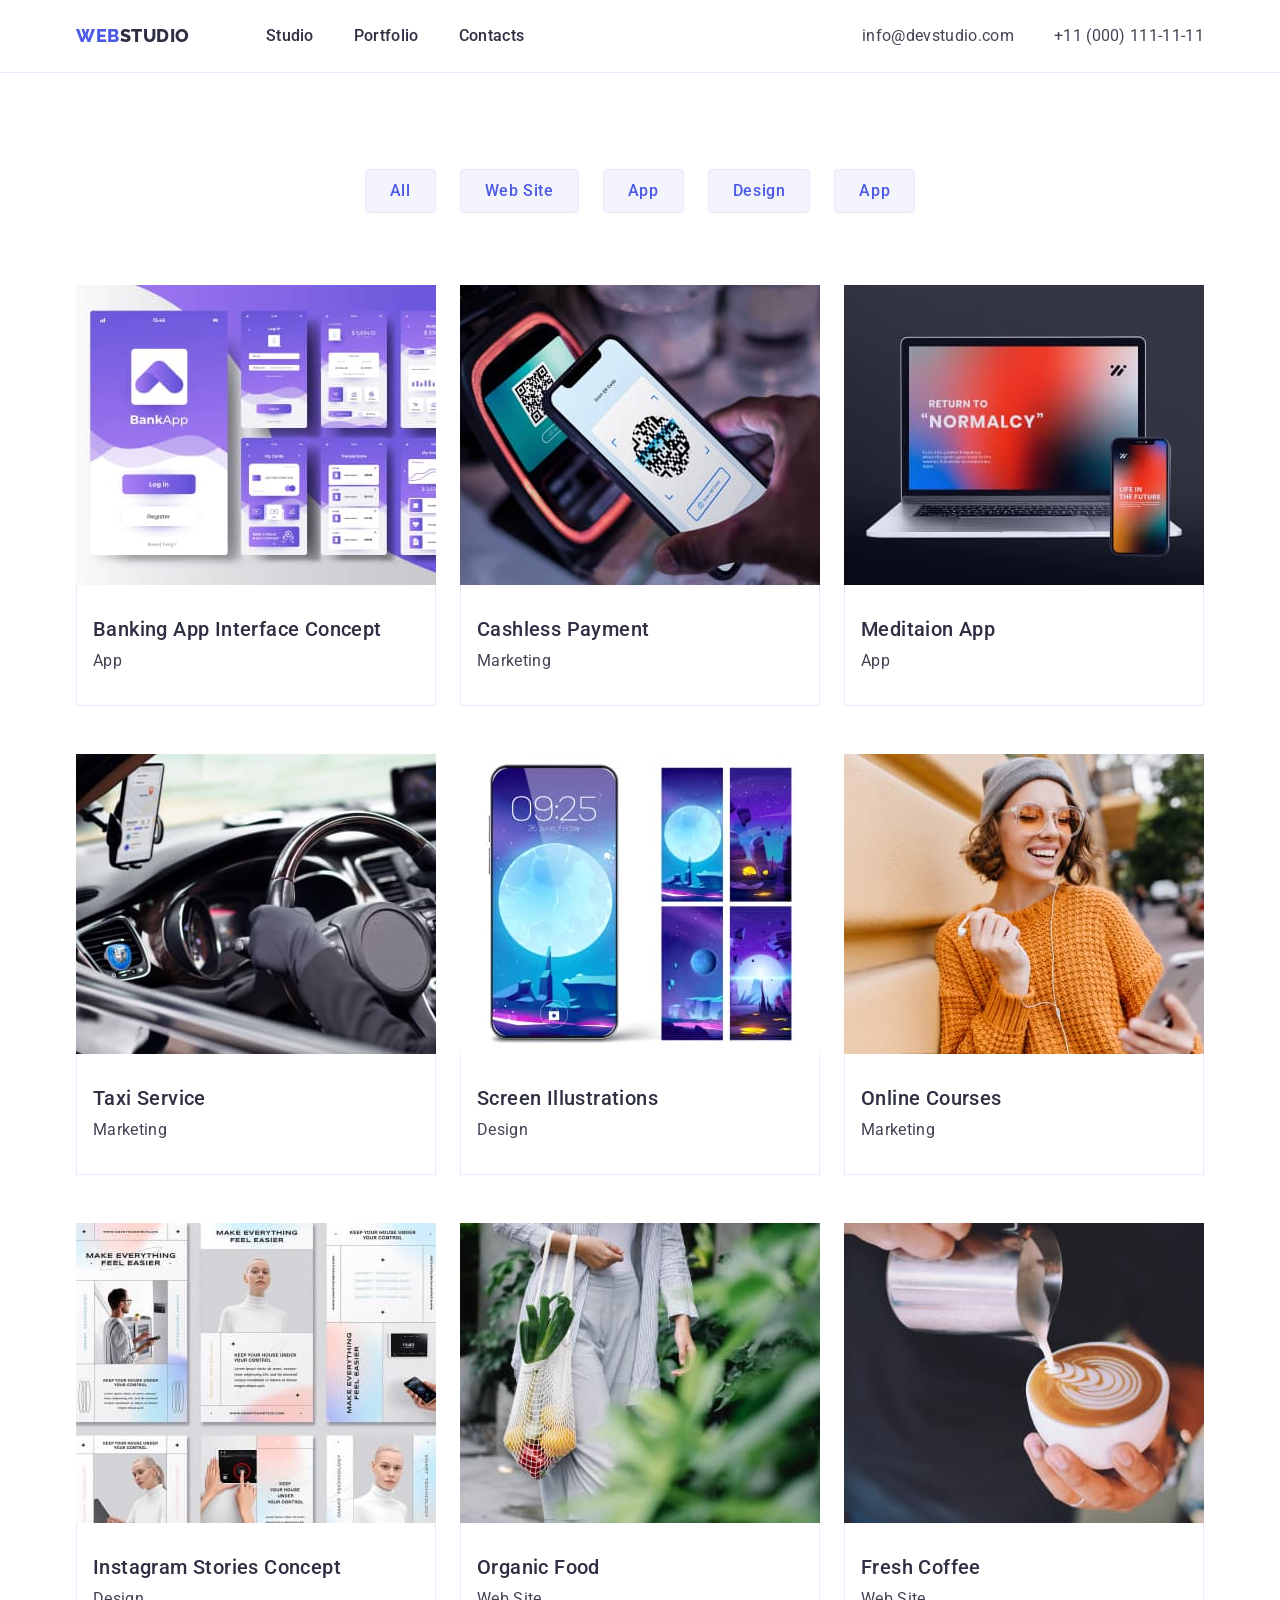
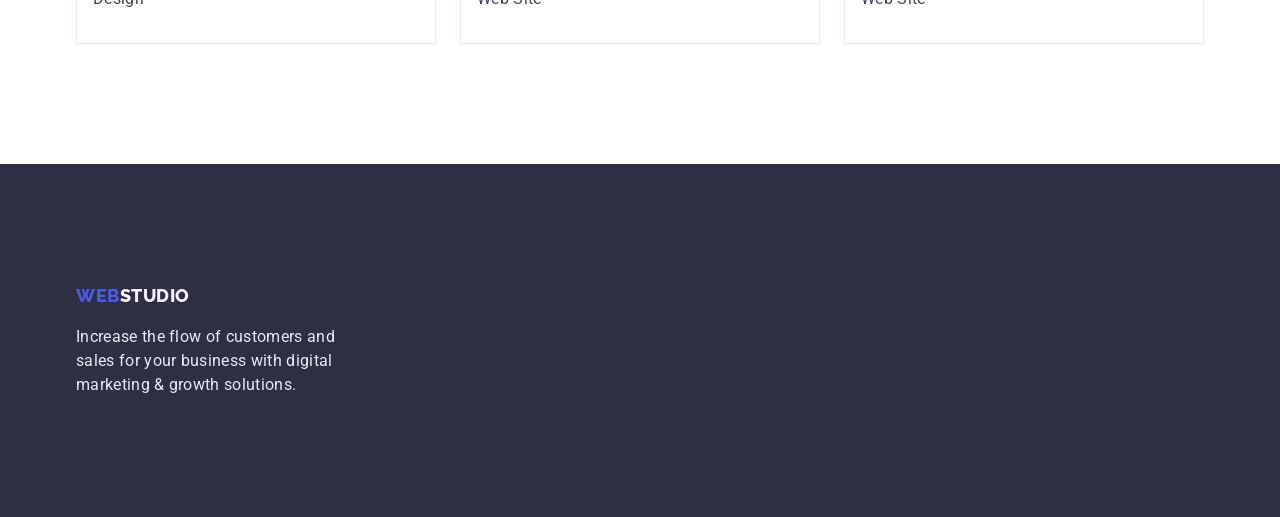
==== portfolio.html @ 577c0e76 "Initial commit" ====
<!DOCTYPE html>
<html lang="en">
<head>
    <title>WebStudio</title>
    <link href="https://fonts.googleapis.com/css2?family=Raleway:wght@800&family=Roboto:wght@400;500;700;900&display=swap" rel="stylesheet">
    <link rel="stylesheet" href="https://cdn.jsdelivr.net/npm/modern-normalize@1.1.0/modern-normalize.min.css">
    <link rel="stylesheet" href="./css/styles.css">
</head>
<body>
    <header class="header">
        <div class="container header-container">
                <nav class="header-nav">
                    <a class="logo-web" href="./index.html">Web<span class="logo-dark">studio</span></a>
                    <ul class="header-link">
                        <li class="header-menu"> <a class="nav-link" href="./index.html">Studio</a></li>
                        <li class="header-menu"> <a class="nav-link" href="./portfolio.html">Portfolio</a></li>
                        <li class="header-menu"> <a class="nav-link" href="">Contacts</a></li>
                    </ul>
                </nav>
                <address>
                    <ul class="address-link">
                        <li> <a class="address-menu" href="mailto:info@devstudio.com">info@devstudio.com</a></li>
                        <li> <a class="address-menu" href="tel:+110001111111">+11 (000) 111-11-11</a></li>
                    </ul>
                </address>
        </div>
    </header>
    <main>
        <section class="section-portfolio">
            <div class="container nav-portfolio">
                    <h1 hidden>features</h1>
                    <ul class="nav-button">
                        <li><button class="filter-button" type="button">All</button></li>
                        <li><button class="filter-button" type="button">Web Site</button></li>
                        <li><button class="filter-button" type="button">App</button></li>
                        <li><button class="filter-button" type="button">Design</button></li>
                        <li><button class="filter-button" type="button">App</button></li>
                    </ul>
                </div>
            </div>
            <div class="container cards">
                    <ul class="cards-list">
                        <li class="card">
                            <img src="./images/portfolio/banking-app-interface.jpg" alt="Banking App Interface Concept" width="360">
                            <div class="card-text">
                                <h2 class="filter-title">Banking App Interface Concept</h2>
                                <p>App</p>
                            </div>
                        </li>
                        <li class="card">
                            <img src="./images/portfolio/cashless-payment.jpg" alt="Cashless Payment" width="360">
                            <div class="card-text">
                                <h2 class="filter-title">Cashless Payment</h2>
                                <p>Marketing</p>
                            </div>
                        </li>
                        <li class="card">
                            <img src="./images/portfolio/meditaion-app.jpeg" alt="Meditaion App" width="360">
                            <div class="card-text">
                                <h2 class="filter-title">Meditaion App</h2>
                                <p>App</p>
                            </div>
                        </li>
                        <li class="card">
                            <img src="./images/portfolio/taxi-service.jpeg" alt="Taxi Service" width="360">
                            <div class="card-text">
                                <h2 class="filter-title">Taxi Service</h2>
                                <p>Marketing</p>
                            </div>
                        </li>
                        <li class="card">
                            <img src="./images/portfolio/screen-Illustrations.jpeg" alt="Screen Illustrations" width="360">
                            <div class="card-text">
                                <h2 class="filter-title">Screen Illustrations</h2>
                                <p>Design</p>
                            </div>
                        </li>
                        <li class="card">
                            <img src="./images/portfolio/online-courses.jpeg" alt="Online Courses" width="360">
                            <div class="card-text">
                                <h2 class="filter-title">Online Courses</h2>
                                <p>Marketing</p>
                            </div>
                        </li>
                        <li class="card">
                            <img src="./images/portfolio/instagram-stories.jpeg" alt="Instagram Stories Concept" width="360">
                            <div class="card-text">
                                <h2 class="filter-title">Instagram Stories Concept</h2>
                                <p>Design</p>
                            </div>
                        </li>
                        <li class="card">
                            <img src="./images/portfolio/organic-food.jpeg" alt="Organic Food" width="360">
                            <div class="card-text">
                                <h2 class="filter-title">Organic Food</h2>
                                <p>Web Site</p>
                            </div>
                        </li>
                        <li class="card">
                            <img src="./images/portfolio/fresh-coffee.jpeg" alt="Fresh Coffee" width="360">
                            <div class="card-text">
                                <h2 class="filter-title">Fresh Coffee</h2>
                                <p>Web Site</p>
                            </div>
                        </li>
                    </ul>
                </div>
            </div>
        </section>
    </main>
    <footer class="footer-back">
        <div class="container">
            <div class="footer-record">
                <a class="logo-web" href="./index.html">Web<span class="logo-light">studio</span></a>
                <p class="footer-text">Increase the flow of customers and sales for your business with digital marketing & growth solutions.</p>
            </div>
        </div>
    </footer>
</body>

</html>
---- css/styles.css ----
:root {
    --color-second: #E7E9FC;
    --color-dark-bg: #2E2F42;
    --color-brand: #4D5AE5;
    --color-light: #fff;
    --color-light-bg: #F4F4FD;
    --color-button-bg: #404BBF;
    --color-primary: #434455;
}

.header {
    border-bottom: 1px solid #E7E9FC;

}

.container {

    max-width: 1158px;
    margin: 0 auto;
    padding: 0 15px;
}

p,
h1,
h2,
h3,
h4,
h5,
h6 {
    margin-top: 0;
    margin-bottom: 0;
}

img {
    display: block;
    max-width: 100%;
    height: auto;
}

ul {
    list-style: none;
    margin: 0;
    padding: 0;
}

body {
    color: var(--color-primary);
    font-family: 'Roboto', sans-serif;
    font-weight: 400;
    line-height: 1.5;
    font-size: 16px;
    letter-spacing: 0.02em;
}

.header-container {
    display: flex;
    align-items: center;
}

.header-nav {
    display: flex;
    align-items: center;
    flex-grow: 1;
    gap: 76px;
}

.header-link {
    list-style-type: none;
    display: flex;
    flex-direction: row;
    align-items: flex-start;
    margin: 0;
    padding: 0;
    gap: 40px;

}

.header-menu {
    display: flex;
}

/* logo */
.logo-web {
    color: var(--color-brand);
    font-family: 'Raleway', sans-serif;
    font-weight: 800;
    font-size: 18px;
    line-height: 1.33;
    letter-spacing: 0.03em;
    text-transform: uppercase;
    text-decoration: none;
    padding-top: 20px;
    padding-bottom: 20px;
    padding-left: 0;
}

.logo-dark {
    font-family: 'Raleway', sans-serif;
    font-weight: 800;
    font-size: 18px;
    line-height: 1.33;
    letter-spacing: 0.03em;
    text-transform: uppercase;
    color: var(--color-dark-bg);
}

.logo-light {
    color: var(--color-light-bg);
    font-family: 'Raleway', sans-serif;
    font-weight: 800;
    font-size: 18px;
    line-height: 1.16;
    letter-spacing: 0.03em;
    text-transform: uppercase;
}

/* header */
.nav-link {
    text-decoration: none;
    color: var(--color-dark-bg);
    font-size: 16px;
    font-weight: 500;
    line-height: 1.5;
    letter-spacing: 0.02em;
    padding: 24px 0;
}

.nav-link:hover,
.nav-link:focus {
    color: var(--color-button-bg);
    text-decoration: none;
    font-weight: 500;
    font-size: 16px;
    line-height: 1.5;

}

.address-link {
    list-style-type: none;
    display: flex;
    align-items: center;
    gap: 40px;
}

.address-menu {
    color: var(--color-primary);
    text-decoration: none;
    font-size: 16px;
    line-height: 1.5;
    font-style: normal;
    letter-spacing: 0.02em;

}

.address-menu:hover,
.address-menu:focus {
    color: var(--color-button-bg);
    text-decoration: none;
    font-size: 16px;
    line-height: 1.5;
    font-style: normal;
}

/* hero */
.hero-section {
    background: var(--color-dark-bg);
    padding-top: 188px;
    padding-bottom: 188px;

}

.hero-place {
    display: flex;
    align-items: center;
    justify-content: center;
    flex-direction: column;

}

.hero-title {
    color: var(--color-light);
        font-weight: 700;
        font-size: 56px;
        line-height: 1.07;
        letter-spacing: 0.02em;
        max-width: 496px;
        text-align: center;
        margin-bottom: 64px;

}

.hero-button {
    color: var(--color-light);
    font-size: 16px;
    font-weight: 500;
    font-family: 'Roboto', sans-serif;
    line-height: 1.5;
    letter-spacing: 0.04em;
    background: var(--color-brand);
    box-shadow: 0px 4px 4px rgba(0, 0, 0, 0.15);
    border-radius: 4px;
    border: 0;
    cursor: pointer;
    display: flex;
    flex-direction: row; 
    align-items: flex-start;
    padding: 16px 32px;
    gap: 10px;
}

.hero-button:hover,
.hero-button:focus {
    color: var(--color-light);
    font-weight: 500;
    background: var(--color-button-bg);
    box-shadow: 0px 4px 4px rgba(0, 0, 0, 0.15);
    border-radius: 4px;
}

/* features */
.features-section {
    padding-bottom: 120px;
    padding-top: 120px;
}

.features-list {
    display: flex;
    align-items: flex-start;
    margin: 0;
    padding: 0;
    justify-content: space-between;
    gap: 24px;
}

.features-record {
    width: calc((100% - 72px)/ 4);

}

.features-title {
    color: var(--color-dark-bg);
    letter-spacing: 0.02em;
    font-weight: 500;
    font-size: 20px;
    line-height: 1.2;
    margin-bottom: 8px;
}

/* what are we doing */
.description-section {
    padding-bottom: 120px;
}
.secondary-title {
    color: var(--color-dark-bg);
    font-weight: 700;
    font-size: 36px;
    line-height: 1.11;
    letter-spacing: 0.02em;
    text-align: center;
    margin-bottom: 72px;
}

.description-list {
    display: flex;
    align-items: flex-start;
    margin: 0;
    padding: 0;
    gap: 24px;
}

/* team */
.section-team {
    background: var(--color-light-bg);
    padding: 120px 0;
}
.team-title {
    color: var(--color-dark-bg);
    font-weight: 700;
    font-size: 36px;
    line-height: 1.11;
    letter-spacing: 0.02em;
    text-align: center;
    margin-bottom: 72px;
    
}

.team-link {
    display: flex;
    gap: 24px;
    margin: 0;
    padding-left: 0;

}

.team-record {
    text-align: center;
    background: #FFFFFF;
    box-shadow: 0px 1px 6px rgba(46, 47, 66, 0.08), 0px 1px 1px rgba(46, 47, 66, 0.16), 0px 2px 1px rgba(46, 47, 66, 0.08);
    border-radius: 0px 0px 4px 4px;


}

.team-names {
    color: var(--color-dark-bg);
    font-weight: 500;
    font-size: 20px;
    line-height: 1.2;
    letter-spacing: 0.02em;
    margin-bottom: 8px;
}

.team-text {
    margin: 32px 0;
}

/* footer */
.footer-record {
    width: 264px;
    margin-left: 0px;
}

.footer-back {
    background: var(--color-dark-bg);
    padding: 120px 0;

}

.footer-text {
    color: var(--color-second);
    margin-top: 16px;
}
/* portfolio */
/* filter */

.nav-portfolio {
    display: flex;
    justify-content: center;
    gap: 24px;
    margin-bottom: 72px;
}

.nav-button {
    display: flex;
    gap: 24px;

}

.filter-button {
    color: var(--color-brand);
    font-weight: 500;
    font-size: 16px;
    font-family: 'Roboto', sans-serif;
    letter-spacing: 0.04em;
    background: var(--color-light-bg);
    border: 1px solid var(--color-second);
    border-radius: 4px;
    cursor: pointer;
    padding: 12px 24px;
}

.filter-button:hover,
.filter-button:focus {
    color: var(--color-light);
    font-weight: 500;
    background: var(--color-button-bg);
    box-shadow: 0px 3px 1px rgba(0, 0, 0, 0.1), 0px 2px 1px rgba(0, 0, 0, 0.09), 0px 2px 2px rgba(0, 0, 0, 0.12);
    border-radius: 4px;
    border: 1px solid var(--color-light-bg);
}

.filter-title {
    color: var(--color-dark-bg);
    font-weight: 500;
    font-size: 20px;
    line-height: 1.2;
    letter-spacing: 0.02em;
    margin-bottom: 8px;
}

.section-portfolio {
    padding-top: 96px;
    padding-bottom: 120px;
}
.cards-list {
    display: flex;
    flex-wrap: wrap;
    justify-content: left;
    gap: 24px;
    padding: 0 0 0 0;
    margin: 0;
    row-gap: 48px;
}
.card-text {
    padding-top: 32px;
    padding-bottom: 32px;
    padding-left: 16px;
    padding-right: 16px;
    border: solid #E7E9FC;
    border-top-width: 0;
    border-left-width: 1px;
    border-right-width: 1px;
    border-bottom-width: 1px;
}
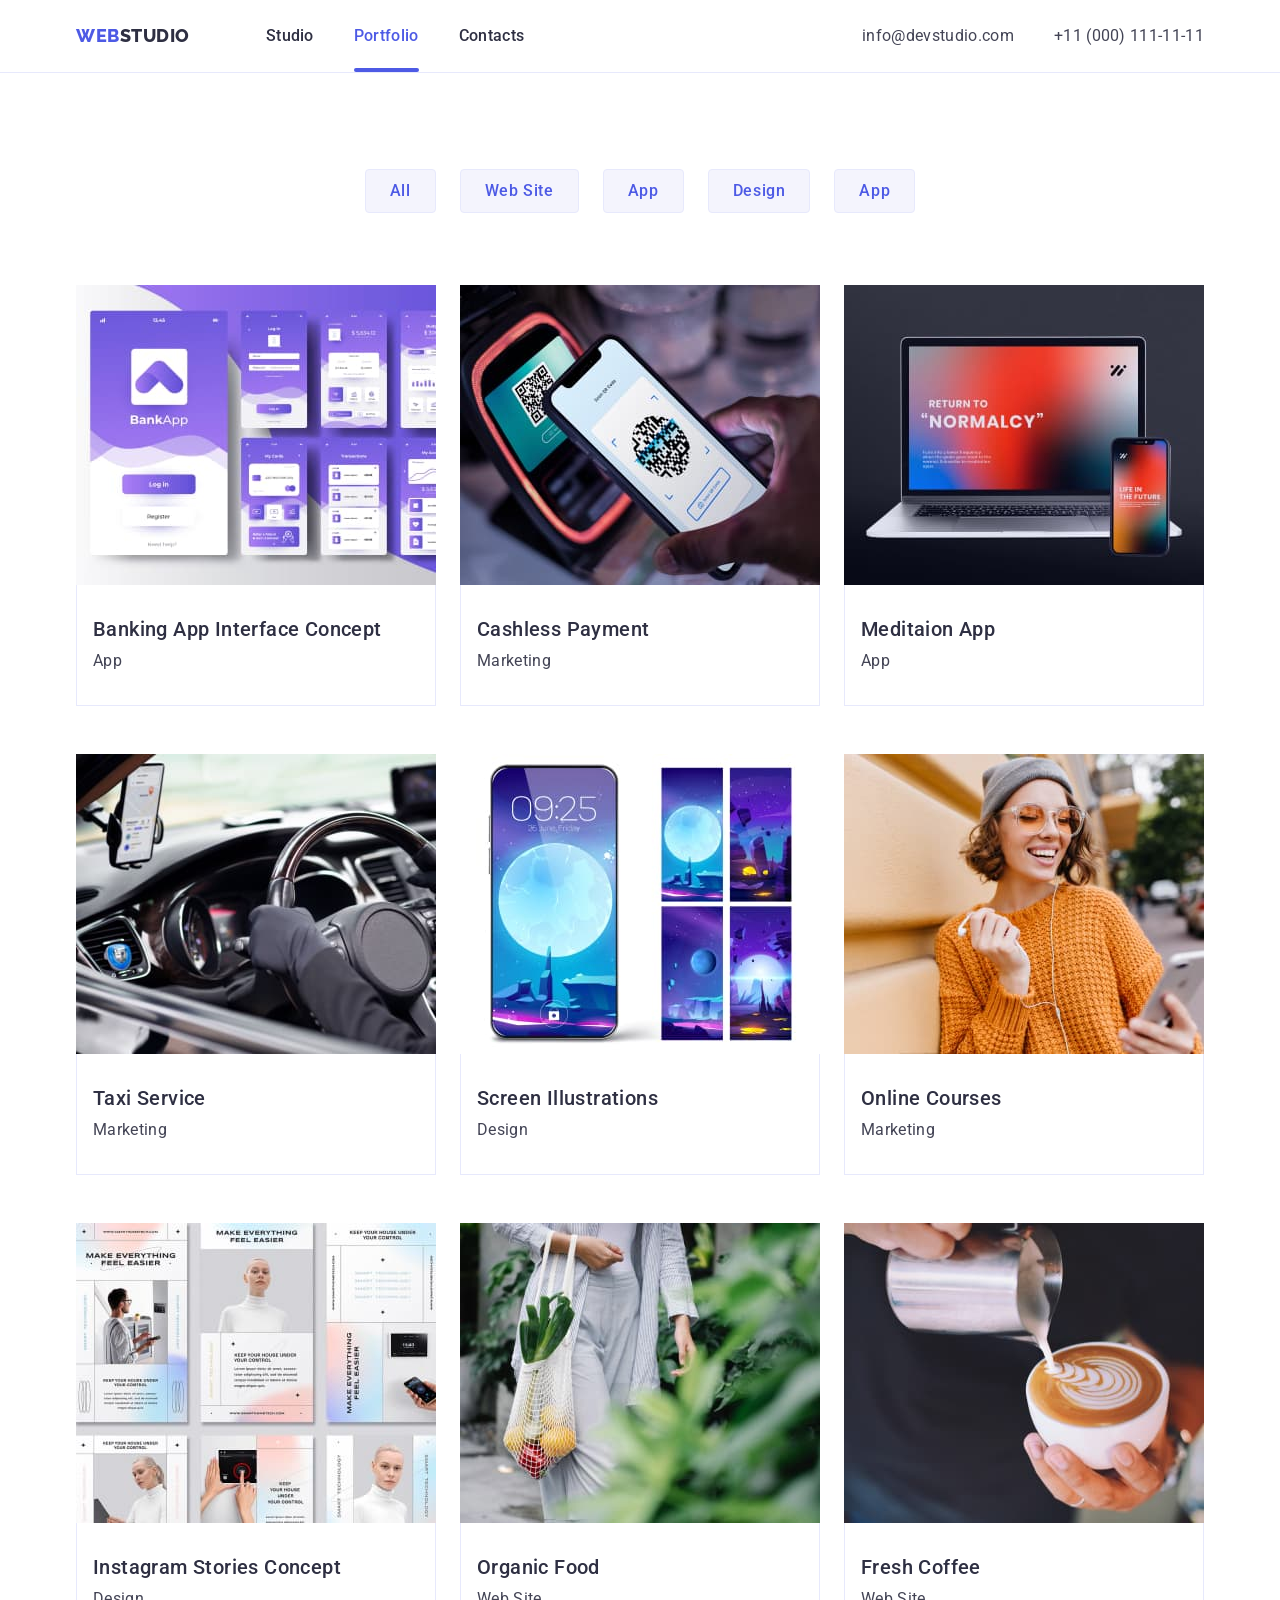
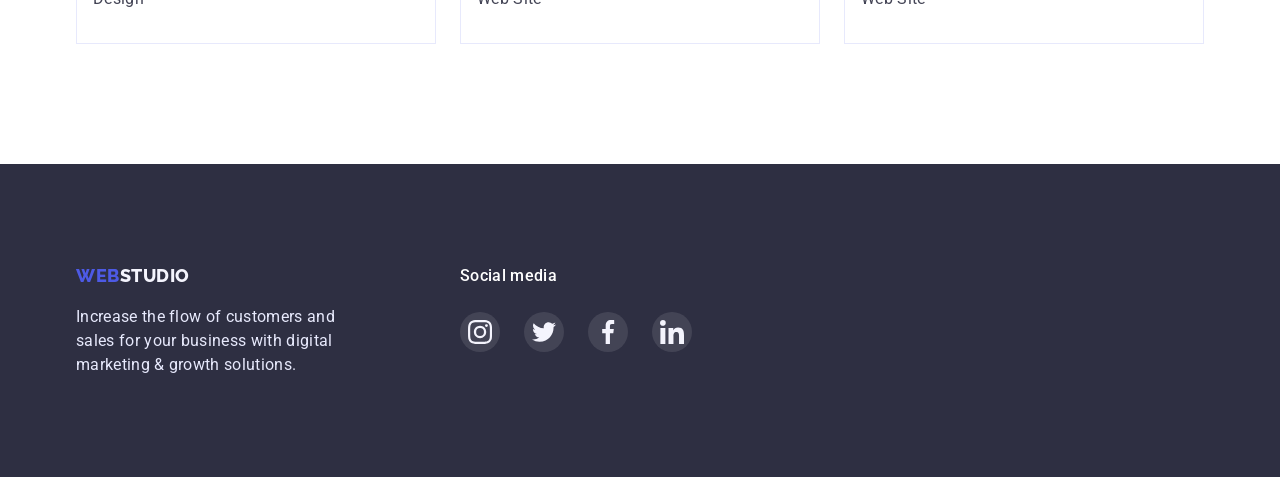
==== commit c5e35a91: "Create portfolio.html" ====
--- a/portfolio.html
+++ b/portfolio.html
@@ -1,19 +1,29 @@
 <!DOCTYPE html>
 <html lang="en">
 <head>
+    <meta charset="UTF-8">
+    <meta http-equiv="X-UA-Compatible" content="IE=edge">
+    <meta name="viewport" content="width=device-width, initial-scale=1.0">
     <title>WebStudio</title>
-    <link href="https://fonts.googleapis.com/css2?family=Raleway:wght@800&family=Roboto:wght@400;500;700;900&display=swap" rel="stylesheet">
-    <link rel="stylesheet" href="https://cdn.jsdelivr.net/npm/modern-normalize@1.1.0/modern-normalize.min.css">
+    <link rel="preconnect" href="https://fonts.googleapis.com">
+    <link rel="preconnect" href="https://fonts.gstatic.com" crossorigin>
+    <link href="https://fonts.googleapis.com/css2?family=Raleway:wght@800&family=Roboto:wght@400;500;700;900&display=swap"
+        rel="stylesheet">
+    <link rel="stylesheet" href="https://cdnjs.cloudflare.com/ajax/libs/modern-normalize/1.1.0/modern-normalize.min.css"
+        integrity="sha512-wpPYUAdjBVSE4KJnH1VR1HeZfpl1ub8YT/NKx4PuQ5NmX2tKuGu6U/JRp5y+Y8XG2tV+wKQpNHVUX03MfMFn9Q=="
+        crossorigin="anonymous" referrerpolicy="no-referrer" />
+
     <link rel="stylesheet" href="./css/styles.css">
 </head>
 <body>
     <header class="header">
-        <div class="container header-container">
+        <div class="container">
+            <div class="header-container">
                 <nav class="header-nav">
                     <a class="logo-web" href="./index.html">Web<span class="logo-dark">studio</span></a>
                     <ul class="header-link">
                         <li class="header-menu"> <a class="nav-link" href="./index.html">Studio</a></li>
-                        <li class="header-menu"> <a class="nav-link" href="./portfolio.html">Portfolio</a></li>
+                        <li class="header-menu"> <a class="nav-link current" href="./portfolio.html">Portfolio</a></li>
                         <li class="header-menu"> <a class="nav-link" href="">Contacts</a></li>
                     </ul>
                 </nav>
@@ -23,99 +33,179 @@
                         <li> <a class="address-menu" href="tel:+110001111111">+11 (000) 111-11-11</a></li>
                     </ul>
                 </address>
+            </div>
         </div>
     </header>
     <main>
+    <!-- portfolio section -->
         <section class="section-portfolio">
             <div class="container nav-portfolio">
-                    <h1 hidden>features</h1>
-                    <ul class="nav-button">
-                        <li><button class="filter-button" type="button">All</button></li>
-                        <li><button class="filter-button" type="button">Web Site</button></li>
-                        <li><button class="filter-button" type="button">App</button></li>
-                        <li><button class="filter-button" type="button">Design</button></li>
-                        <li><button class="filter-button" type="button">App</button></li>
-                    </ul>
-                </div>
+                <h1 hidden>features</h1>
+                <ul class="nav-button">
+                    <li><button class="filter-button" type="button">All</button></li>
+                    <li><button class="filter-button" type="button">Web Site</button></li>
+                    <li><button class="filter-button" type="button">App</button></li>
+                    <li><button class="filter-button" type="button">Design</button></li>
+                    <li><button class="filter-button" type="button">App</button></li>
+                </ul>
             </div>
             <div class="container cards">
-                    <ul class="cards-list">
-                        <li class="card">
-                            <img src="./images/portfolio/banking-app-interface.jpg" alt="Banking App Interface Concept" width="360">
-                            <div class="card-text">
+                <ul class="cards-item">
+                    <li class="card">
+                        <a class="link-portfolio" href="#">
+                            <div class="cards-description">
+                                <img src="./images/app-interface.jpg" alt="mobile interface" width="360" height="300">
+                            <div class="cards-overlay">    
+                                <p>14 Stylish and User-Friendly App Design Concepts · Task Manager App · Calorie Tracker App · Exotic Fruit Ecommerce App · Cloud Storage App</p>
+                            </div>
+                            </div>
+                            <div class="cards-text">
                                 <h2 class="filter-title">Banking App Interface Concept</h2>
-                                <p>App</p>
-                            </div>
-                        </li>
-                        <li class="card">
-                            <img src="./images/portfolio/cashless-payment.jpg" alt="Cashless Payment" width="360">
-                            <div class="card-text">
-                                <h2 class="filter-title">Cashless Payment</h2>
-                                <p>Marketing</p>
-                            </div>
-                        </li>
-                        <li class="card">
-                            <img src="./images/portfolio/meditaion-app.jpeg" alt="Meditaion App" width="360">
-                            <div class="card-text">
-                                <h2 class="filter-title">Meditaion App</h2>
-                                <p>App</p>
-                            </div>
-                        </li>
-                        <li class="card">
-                            <img src="./images/portfolio/taxi-service.jpeg" alt="Taxi Service" width="360">
-                            <div class="card-text">
-                                <h2 class="filter-title">Taxi Service</h2>
-                                <p>Marketing</p>
-                            </div>
-                        </li>
-                        <li class="card">
-                            <img src="./images/portfolio/screen-Illustrations.jpeg" alt="Screen Illustrations" width="360">
-                            <div class="card-text">
-                                <h2 class="filter-title">Screen Illustrations</h2>
-                                <p>Design</p>
-                            </div>
-                        </li>
-                        <li class="card">
-                            <img src="./images/portfolio/online-courses.jpeg" alt="Online Courses" width="360">
-                            <div class="card-text">
-                                <h2 class="filter-title">Online Courses</h2>
-                                <p>Marketing</p>
-                            </div>
-                        </li>
-                        <li class="card">
-                            <img src="./images/portfolio/instagram-stories.jpeg" alt="Instagram Stories Concept" width="360">
-                            <div class="card-text">
-                                <h2 class="filter-title">Instagram Stories Concept</h2>
-                                <p>Design</p>
-                            </div>
-                        </li>
-                        <li class="card">
-                            <img src="./images/portfolio/organic-food.jpeg" alt="Organic Food" width="360">
-                            <div class="card-text">
-                                <h2 class="filter-title">Organic Food</h2>
-                                <p>Web Site</p>
-                            </div>
-                        </li>
-                        <li class="card">
-                            <img src="./images/portfolio/fresh-coffee.jpeg" alt="Fresh Coffee" width="360">
-                            <div class="card-text">
-                                <h2 class="filter-title">Fresh Coffee</h2>
-                                <p>Web Site</p>
-                            </div>
-                        </li>
-                    </ul>
-                </div>
+                                <p class="text-portfolio">App</p>
+                            </div>
+                        </a>
+                    </li>
+                    <li class="card">
+                        <a class="link-portfolio" href="#">
+                        <div class="cards-description">
+                        <img src="./images/cashless-payment.jpg" alt="mobile app" width="360" height="300">
+                            <div class="cards-overlay">
+                                <p>14 Stylish and User-Friendly App Design Concepts · Task Manager App · Calorie Tracker App · Exotic Fruit Ecommerce App · Cloud Storage App</p>
+                            </div>
+                        </div>
+                        <div class="cards-text">
+                        <h2 class="filter-title">Cashless Payment</h2>
+                        <p class="text-portfolio">Marketing</p>
+                        </div>
+                        </a>
+                    </li>
+                    <li class="card">
+                        <a class="link-portfolio" href="#">
+                        <div class="cards-description">
+                        <img src="./images/laptop.jpg" alt="laptop" width="360" height="300">
+                            <div class="cards-overlay">    
+                                <p>14 Stylish and User-Friendly App Design Concepts · Task Manager App · Calorie Tracker App · Exotic Fruit Ecommerce App · Cloud Storage App</p>
+                            </div>
+                        </div>
+                        <div class="cards-text">
+                        <h2 class="filter-title">Meditaion App</h2>
+                        <p class="text-portfolio">App</p>
+                        </div>
+                        </a>
+                    </li>
+                    <li class="card">
+                        <a class="link-portfolio" href="#">
+                        <div class="cards-description">
+                        <img src="./images/driver.jpg" alt="driver" width="360" height="300">
+                            <div class="cards-overlay">    
+                                <p>14 Stylish and User-Friendly App Design Concepts · Task Manager App · Calorie Tracker App · Exotic Fruit Ecommerce App · Cloud Storage App</p>
+                            </div>
+                        </div>
+                        <div class="cards-text">
+                        <h2 class="filter-title">Taxi Service</h2>
+                        <p class="text-portfolio">Marketing</p>
+                        </div>
+                        </a>
+                    </li>
+                    <li class="card">
+                        <a class="link-portfolio" href="#">
+                        <div class="cards-description">
+                        <img src="./images/mobile-screen.jpg" alt="mobile screen" width="360" height="300">
+                            <div class="cards-overlay">
+                                <p>14 Stylish and User-Friendly App Design Concepts · Task Manager App · Calorie Tracker App · Exotic Fruit Ecommerce App · Cloud Storage App</p>
+                            </div>
+                        </div>
+                        <div class="cards-text">
+                        <h2 class="filter-title">Screen Illustrations</h2>
+                        <p class="text-portfolio">Design</p>
+                        </div>
+                        </a>
+                    </li>
+                    <li class="card">
+                        <a class="link-portfolio" href="#">
+                        <div class="cards-description">
+                        <img src="./images/gerl.jpg" alt="girl in orange sweater" width="360" height="300">
+                            <div class="cards-overlay">    
+                                <p>14 Stylish and User-Friendly App Design Concepts · Task Manager App · Calorie Tracker App · Exotic Fruit Ecommerce App · Cloud Storage App</p>
+                            </div>
+                        </div>
+                        <div class="cards-text">
+                        <h2 class="filter-title">Online Courses</h2>
+                        <p class="text-portfolio">Marketing</p>
+                        </div>
+                        </a>
+                    </li>
+                    <li class="card">
+                        <a class="link-portfolio" href="#">
+                        <div class="cards-description">
+                        <img src="./images/instagram-stories.jpg" alt="instagram page" width="360" height="300">
+                            <div class="cards-overlay">
+                                <p>14 Stylish and User-Friendly App Design Concepts · Task Manager App · Calorie Tracker App · Exotic Fruit Ecommerce App · Cloud Storage App</p>
+                            </div>
+                        </div>
+                        <div class="cards-text">
+                        <h2 class="filter-title">Instagram Stories Concept</h2>
+                        <p class="text-portfolio">Design</p>
+                        </div>
+                        </a>
+                    </li>
+                    <li class="card">
+                        <a class="link-portfolio" href="#">
+                        <div class="cards-description">
+                        <img src="./images/vegetables.jpg" alt="vegetables" width="360" height="300">
+                            <div class="cards-overlay">
+                                <p>14 Stylish and User-Friendly App Design Concepts · Task Manager App · Calorie Tracker App · Exotic Fruit Ecommerce App · Cloud Storage App</p>
+                            </div>
+                        </div>
+                        <div class="cards-text">
+                        <h2 class="filter-title">Organic Food</h2>
+                        <p class="text-portfolio">Web Site</p>
+                        </div>
+                        </a>
+                    </li>
+                    <li class="card">
+                        <a class="link-portfolio" href="#">
+                        <div class="cards-description">
+                        <img src="./images/cup-of-coffee.jpg" alt="cup of coffee" width="360" height="300">
+                            <div class="cards-overlay">
+                                <p>14 Stylish and User-Friendly App Design Concepts · Task Manager App · Calorie Tracker App · Exotic Fruit Ecommerce App · Cloud Storage App</p>
+                            </div>
+                        </div>
+                        <div class="cards-text">
+                        <h2 class="filter-title">Fresh Coffee</h2>
+                        <p class="text-portfolio">Web Site</p>
+                        </div>
+                        </a>
+                    </li>
+                </ul>
             </div>
         </section>
     </main>
     <footer class="footer-back">
-        <div class="container">
-            <div class="footer-record">
+        <div class="container footer-container">
+            <div class="footer-item">
                 <a class="logo-web" href="./index.html">Web<span class="logo-light">studio</span></a>
-                <p class="footer-text">Increase the flow of customers and sales for your business with digital marketing & growth solutions.</p>
+                <p class="footer-text">Increase the flow of customers and sales for your business with digital marketing &
+                    growth solutions.</p>
+            </div>
+            <div class="social-footer">
+                <h2 class="social-footer-title">Social media</h2>
+                <ul class="social-list">
+                    <li class="social-item-footer"><a class="social-link-footer" href="#"><svg class="social-icon-footer">
+                                <use href="./images/icons.svg#icon-instagram"></use>
+                            </svg></a></li>
+                    <li class="social-item-footer"><a class="social-link-footer" href="#"><svg class="social-icon-footer">
+                                <use href="./images/icons.svg#icon-twitter"></use>
+                            </svg></a></li>
+                    <li class="social-item-footer"><a class="social-link-footer" href="#"><svg class="social-icon-footer">
+                                <use href="./images/icons.svg#icon-facebook"></use>
+                            </svg></a></li>
+                    <li class="social-item-footer"><a class="social-link-footer" href="#"><svg class="social-icon-footer">
+                                <use href="./images/icons.svg#icon-linkedin"></use>
+                            </svg></a></li>
+                </ul>
             </div>
         </div>
     </footer>
 </body>
-
-</html>+</html>
--- a/css/styles.css
+++ b/css/styles.css
@@ -1,25 +1,13 @@
 :root {
-    --color-second: #E7E9FC;
-    --color-dark-bg: #2E2F42;
-    --color-brand: #4D5AE5;
-    --color-light: #fff;
-    --color-light-bg: #F4F4FD;
-    --color-button-bg: #404BBF;
-    --color-primary: #434455;
-}
-
-.header {
-    border-bottom: 1px solid #E7E9FC;
-
-}
-
-.container {
-
-    max-width: 1158px;
-    margin: 0 auto;
-    padding: 0 15px;
-}
-
+        --color-primary: #434455;
+        --color-secondary: #E7E9FC;
+        --color-dark-bg: #2E2F42;
+        --color-brand: #4D5AE5;
+        --color-light: #fff;
+        --color-light-bg: #F4F4FD;
+        --color-bg-button: #404BBF;
+        --transition: 250ms cubic-bezier(0.4, 0, 0.2, 1);
+}
 p,
 h1,
 h2,
@@ -27,379 +15,606 @@
 h4,
 h5,
 h6 {
-    margin-top: 0;
-    margin-bottom: 0;
-}
-
+        margin-top: 0;
+        margin-bottom: 0;
+}
+ul {
+        list-style: none;
+        margin: 0;
+        padding-left: 0;
+}
 img {
-    display: block;
-    max-width: 100%;
-    height: auto;
-}
-
-ul {
-    list-style: none;
-    margin: 0;
-    padding: 0;
-}
-
+        display: block;
+        max-width: 100%;
+        height: auto;}
 body {
-    color: var(--color-primary);
-    font-family: 'Roboto', sans-serif;
-    font-weight: 400;
-    line-height: 1.5;
-    font-size: 16px;
-    letter-spacing: 0.02em;
-}
-
+        color: var(--color-primary);
+        font-family: 'Roboto', sans-serif;
+        font-weight: 400;
+        line-height: 1.5;
+        font-size: 16px;
+        letter-spacing: 0.02em;
+}
+.header {
+        border-bottom: 1px solid #E7E9FC;
+}
+.container {
+        
+        max-width: 1158px;
+        margin: 0 auto;
+        padding: 0 15px;
+}
 .header-container {
-    display: flex;
-    align-items: center;
-}
-
+        display: flex;
+        align-items: center;
+        height: 72px;
+        width: 100%;       
+}
 .header-nav {
-    display: flex;
-    align-items: center;
-    flex-grow: 1;
-    gap: 76px;
-}
-
+        display: flex;
+        align-items: center;
+        flex-grow: 1;
+        gap: 76px;
+}
 .header-link {
-    list-style-type: none;
-    display: flex;
-    flex-direction: row;
-    align-items: flex-start;
-    margin: 0;
-    padding: 0;
-    gap: 40px;
-
-}
-
+        list-style-type: none;
+        display: flex;
+        flex-direction: row;
+        align-items: flex-start;
+        gap: 40px;
+
+}
 .header-menu {
-    display: flex;
-}
-
-/* logo */
+        display: flex;
+}
+
+/* Логотип */
 .logo-web {
-    color: var(--color-brand);
-    font-family: 'Raleway', sans-serif;
-    font-weight: 800;
-    font-size: 18px;
-    line-height: 1.33;
-    letter-spacing: 0.03em;
-    text-transform: uppercase;
-    text-decoration: none;
-    padding-top: 20px;
-    padding-bottom: 20px;
-    padding-left: 0;
-}
-
+        color: var(--color-brand);
+        font-family: 'Raleway',sans-serif;
+        font-weight: 800;
+        font-size: 18px;
+        line-height: 1.33;
+        letter-spacing: 0.03em;
+        text-transform: uppercase;
+        text-decoration: none;
+        padding-top: 20px;
+        padding-bottom: 20px;
+}
 .logo-dark {
-    font-family: 'Raleway', sans-serif;
-    font-weight: 800;
-    font-size: 18px;
-    line-height: 1.33;
-    letter-spacing: 0.03em;
-    text-transform: uppercase;
-    color: var(--color-dark-bg);
-}
-
+        font-family: 'Raleway',sans-serif;
+        font-weight: 800;
+        font-size: 18px;
+        line-height: 1.33;
+        letter-spacing: 0.03em;
+        text-transform: uppercase;
+        color: var(--color-dark-bg);
+}
 .logo-light {
-    color: var(--color-light-bg);
-    font-family: 'Raleway', sans-serif;
-    font-weight: 800;
-    font-size: 18px;
-    line-height: 1.16;
-    letter-spacing: 0.03em;
-    text-transform: uppercase;
-}
-
-/* header */
+        color: var(--color-light-bg);
+        font-family:'Raleway',sans-serif;
+        font-weight: 800;
+        font-size: 18px;
+        line-height: 1.16;
+        letter-spacing: 0.03em;
+        text-transform: uppercase;
+}
+/* шапка */
 .nav-link {
-    text-decoration: none;
-    color: var(--color-dark-bg);
-    font-size: 16px;
-    font-weight: 500;
-    line-height: 1.5;
-    letter-spacing: 0.02em;
-    padding: 24px 0;
-}
-
+        position: relative;
+        text-decoration: none;
+        color: var(--color-dark-bg);
+        font-size: 16px;
+        font-weight: 500;
+        line-height: 1.5;
+        letter-spacing: 0.02em;
+        padding: 24px 0;
+        transition-property: color;
+        transition-duration: 250ms;
+        transition-timing-function: var(--transition)
+        }
+.nav-link.current {
+                color: var(--color-brand);
+        }
+.nav-link.current::after {
+        position: absolute;
+        content: '';
+        left: 0;
+        width: 100%;
+        height: 4px;
+        border-radius: 2px;
+        background-color: currentColor;
+        bottom: 0;
+}
 .nav-link:hover,
 .nav-link:focus {
-    color: var(--color-button-bg);
-    text-decoration: none;
-    font-weight: 500;
-    font-size: 16px;
-    line-height: 1.5;
-
-}
-
+        color: var(--color-bg-button);
+}
 .address-link {
-    list-style-type: none;
-    display: flex;
-    align-items: center;
-    gap: 40px;
-}
-
+        list-style-type: none;
+        display: flex;
+        align-items: center;
+        gap: 40px;
+}
 .address-menu {
-    color: var(--color-primary);
-    text-decoration: none;
-    font-size: 16px;
-    line-height: 1.5;
-    font-style: normal;
-    letter-spacing: 0.02em;
-
-}
-
+        color: var(--color-primary);
+        text-decoration: none;
+        font-size: 16px;
+        line-height: 1.5;
+        font-style: normal;
+        letter-spacing: 0.02em;
+        transition-property: color;
+        transition-duration: 250ms;
+        transition-timing-function: var(--transition)
+}
 .address-menu:hover,
 .address-menu:focus {
-    color: var(--color-button-bg);
-    text-decoration: none;
-    font-size: 16px;
-    line-height: 1.5;
-    font-style: normal;
-}
-
-/* hero */
+        color: var(--color-bg-button);
+}
+/* секция герой */
 .hero-section {
-    background: var(--color-dark-bg);
-    padding-top: 188px;
-    padding-bottom: 188px;
-
-}
-
-.hero-place {
-    display: flex;
-    align-items: center;
-    justify-content: center;
-    flex-direction: column;
-
-}
-
+        background-color: var(--color-dark-bg);
+        padding: 188px 0;
+        background-image: linear-gradient(rgba(46, 47, 66, 0.7), rgba(46, 47, 66, 0.7)), url('../images/people-office.jpg');
+        background-repeat: no-repeat;
+        background-position: center;
+        background-size: cover;  
+        max-width: 1440px;
+        margin: 0 auto;
+}
+.hero-wrapper {
+        display: flex;
+        align-items: center;
+        justify-content: center;
+        flex-direction: column;
+        gap: 48px;      
+}
 .hero-title {
-    color: var(--color-light);
+        color: var(--color-light);
         font-weight: 700;
         font-size: 56px;
         line-height: 1.07;
         letter-spacing: 0.02em;
         max-width: 496px;
+        text-align: center;   
+}
+.hero-button {
+        color: var(--color-light);
+        font-size: 16px;
+        font-weight: 500;
+        font-family: 'Roboto',sans-serif;
+        line-height: 1.5;
+        letter-spacing: 0.04em;
+        background-color: var(--color-brand);
+        box-shadow: 0px 4px 4px rgba(0, 0, 0, 0.15);
+        border-radius: 4px;
+        cursor: pointer;
+        display: flex;
+        flex-direction: row;
+        align-items: flex-start;
+        padding: 16px 32px;
+        gap: 10px;
+        border-color: var(--color-brand);
+        transition-property: background-color;
+        transition-duration: 250ms;
+        transition-timing-function: var(--transition)
+}
+.hero-button:hover,
+.hero-button:focus{
+        background-color: var(--color-bg-button);
+}
+/* секция слогон! */
+.features-section {
+        padding: 120px 0;
+}
+.features-list {
+        display: flex;
+        align-items: flex-start;
+        margin: 0;
+        padding: 0;
+        justify-content: space-between;
+        gap: 24px;
+}
+.features-icons {
+        display: flex;
+        align-items: center;
+        width: 100%;
+                height: 100%;
+        padding: 24px 100px;
+        background-color: var(--color-light-bg);
+        border-radius: 4px;
+        fill: var(--color-dark-bg);
+        margin-bottom: 8px;        
+}
+.features-icon {
+        width: 64px;
+        height: 64px;
+}
+.features-item {
+        width: calc(100% / 3 - 72px);
+        
+}
+.description-list{
+        display: flex;
+        align-items: flex-start;
+        margin: 0;
+        padding: 0;
+        justify-content: space-between;
+        flex-grow: 1;
+}
+.description-section {
+        padding-bottom: 120px;
+}
+.slogan-title {
+        color: var(--color-dark-bg);
+        letter-spacing: 0.02em;
+        font-weight: 500;
+        font-size: 20px;
+        line-height: 1.2;
+        margin-bottom: 8px;
+}
+
+/* секция чем занимаются */
+.secondary-title {
+        color: var(--color-dark-bg);
+        font-weight: 700;
+        font-size: 36px;
+        line-height: 1.11;
+        letter-spacing: 0.02em;
         text-align: center;
-        margin-bottom: 64px;
-
-}
-
-.hero-button {
-    color: var(--color-light);
-    font-size: 16px;
-    font-weight: 500;
-    font-family: 'Roboto', sans-serif;
-    line-height: 1.5;
-    letter-spacing: 0.04em;
-    background: var(--color-brand);
-    box-shadow: 0px 4px 4px rgba(0, 0, 0, 0.15);
-    border-radius: 4px;
-    border: 0;
-    cursor: pointer;
-    display: flex;
-    flex-direction: row; 
-    align-items: flex-start;
-    padding: 16px 32px;
-    gap: 10px;
-}
-
-.hero-button:hover,
-.hero-button:focus {
-    color: var(--color-light);
-    font-weight: 500;
-    background: var(--color-button-bg);
-    box-shadow: 0px 4px 4px rgba(0, 0, 0, 0.15);
-    border-radius: 4px;
-}
-
-/* features */
-.features-section {
-    padding-bottom: 120px;
-    padding-top: 120px;
-}
-
-.features-list {
-    display: flex;
-    align-items: flex-start;
-    margin: 0;
-    padding: 0;
-    justify-content: space-between;
-    gap: 24px;
-}
-
-.features-record {
-    width: calc((100% - 72px)/ 4);
-
-}
-
-.features-title {
-    color: var(--color-dark-bg);
-    letter-spacing: 0.02em;
-    font-weight: 500;
-    font-size: 20px;
-    line-height: 1.2;
-    margin-bottom: 8px;
-}
-
-/* what are we doing */
-.description-section {
-    padding-bottom: 120px;
-}
-.secondary-title {
-    color: var(--color-dark-bg);
-    font-weight: 700;
-    font-size: 36px;
-    line-height: 1.11;
-    letter-spacing: 0.02em;
-    text-align: center;
-    margin-bottom: 72px;
-}
-
-.description-list {
-    display: flex;
-    align-items: flex-start;
-    margin: 0;
-    padding: 0;
-    gap: 24px;
-}
-
-/* team */
+        margin-bottom: 72px;
+}
+
+/* секция команда */
 .section-team {
-    background: var(--color-light-bg);
-    padding: 120px 0;
+        background:var(--color-light-bg);
+        padding: 120px 0;
 }
 .team-title {
-    color: var(--color-dark-bg);
-    font-weight: 700;
-    font-size: 36px;
-    line-height: 1.11;
-    letter-spacing: 0.02em;
-    text-align: center;
-    margin-bottom: 72px;
-    
-}
-
+        color: var(--color-dark-bg);
+        font-weight: 700;
+        font-size: 36px;
+        line-height: 1.11;
+        letter-spacing: 0.02em;
+        text-align: center;
+        margin-bottom: 72px;
+}
 .team-link {
-    display: flex;
-    gap: 24px;
-    margin: 0;
-    padding-left: 0;
-
-}
-
-.team-record {
-    text-align: center;
-    background: #FFFFFF;
-    box-shadow: 0px 1px 6px rgba(46, 47, 66, 0.08), 0px 1px 1px rgba(46, 47, 66, 0.16), 0px 2px 1px rgba(46, 47, 66, 0.08);
-    border-radius: 0px 0px 4px 4px;
-
-
-}
-
+        display: flex;
+        gap: 24px;
+        margin: 0;
+        padding-left: 0;
+        
+}
+.team-item {
+        text-align: center;
+        flex-basis: calc((100%/4)-72px);
+        background: var(--color-light);
+        box-shadow: 0px 1px 6px rgba(46, 47, 66, 0.08), 0px 1px 1px rgba(46, 47, 66, 0.16), 0px 2px 1px rgba(46, 47, 66, 0.08);
+        border-radius: 0px 0px 4px 4px;   
+}
 .team-names {
-    color: var(--color-dark-bg);
-    font-weight: 500;
-    font-size: 20px;
-    line-height: 1.2;
-    letter-spacing: 0.02em;
-    margin-bottom: 8px;
-}
-
+        color: var(--color-dark-bg);
+        font-weight: 500;
+        font-size: 20px;
+        line-height: 1.2;
+        letter-spacing: 0.02em;
+        padding-bottom: 8px;
+}
 .team-text {
-    margin: 32px 0;
-}
-
-/* footer */
-.footer-record {
-    width: 264px;
-    margin-left: 0px;
-}
-
+        padding: 32px 0;
+}
+/* секция клиенты */
+.client-title {
+        color: var(--color-dark-bg);
+        font-weight: 700;
+        font-size: 36px;
+        line-height: 1.11;
+        letter-spacing: 0.02em;
+        text-align: center;
+        margin-bottom: 72px;}
+.section-client {
+        padding: 120px 0;
+}
+.client-list{
+        display: flex;
+        gap: 24px;
+        justify-content: center;
+}
+/* .client-link {
+        
+} */
+.client-icon {
+        display: flex;
+        width: 168px;
+        height: 88px;
+        color: #8E8F99;
+        border: 1px solid #8E8F99;
+        border-radius: 4px;
+        flex-direction: row;
+        align-items: center;
+        justify-content: center;
+        border-color: currentColor;
+        transition-property: color, border-color;
+        transition-duration: 250ms;
+        transition-timing-function: var(--transition)
+}
+
+.client-icons {
+        display: inline-block;
+        width: 104px;
+        height: 56px;
+        fill: currentColor;
+}
+
+.client-icon:hover,
+.client-icon:focus{
+        color: var(--color-bg-button);
+        border-color: var(--color-bg-button);
+}
+
+
+/* подвал */
+.footer-container {
+        display: flex;
+        gap: 120px;
+}
+.footer-item {
+        width: 264px;
+
+}
 .footer-back {
-    background: var(--color-dark-bg);
-    padding: 120px 0;
-
-}
-
+        background: var(--color-dark-bg);
+        padding: 100px 0;
+}
 .footer-text {
-    color: var(--color-second);
-    margin-top: 16px;
-}
-/* portfolio */
-/* filter */
-
+        color: var(--color-secondary);
+        margin-top: 16px;
+}
+.social-footer {
+        display: flex;  
+        flex-direction: column;   
+        gap: 16px;
+}
+.social-footer-title {
+        font-family: 'Roboto', sans-serif;
+        font-style: normal;
+        font-weight: 500;
+        font-size: 16px;
+        line-height: 1.5;
+        letter-spacing: 0.02em;
+        color: var(--color-light);
+}
+.social-icon-footer {
+        width: 24px;
+        height: 24px;
+}
+.social-item-footer{
+        width: 40px;
+        height: 40px;
+}
+.social-link-footer{
+        display: flex;
+        align-items: center;
+        justify-content: center;
+        width: 100%;
+        height: 100%;
+        fill: var(--color-light-bg);
+        border-radius: 50%;
+        background: rgba(255, 255, 255, 0.1);
+        transition-property: background-color;
+        transition-duration: 250ms;
+        transition-timing-function: var(--transition)
+}
+.social-link-footer:hover,
+.social-link-footer:focus {
+        background-color: #31D0AA;
+}
+/* секция фильтр */
 .nav-portfolio {
-    display: flex;
-    justify-content: center;
-    gap: 24px;
-    margin-bottom: 72px;
-}
-
+        display: flex;
+        justify-content: center;
+        gap: 24px;
+        margin-bottom: 72px;
+}
 .nav-button {
-    display: flex;
-    gap: 24px;
-
-}
-
+        display: flex;
+        gap: 24px;
+        
+}
 .filter-button {
-    color: var(--color-brand);
-    font-weight: 500;
-    font-size: 16px;
-    font-family: 'Roboto', sans-serif;
-    letter-spacing: 0.04em;
-    background: var(--color-light-bg);
-    border: 1px solid var(--color-second);
-    border-radius: 4px;
-    cursor: pointer;
-    padding: 12px 24px;
+        color: var(--color-brand);
+        font-weight: 500;  
+        font-size: 16px;
+        font-family: 'Roboto', sans-serif;
+        letter-spacing: 0.04em;
+        background: var(--color-light-bg);
+        border: 1px solid var(--color-secondary);
+        border-radius: 4px;
+        cursor: pointer;
+        padding: 12px 24px;
+        transition-property: background-color, color, box-shadow, border;
+        transition-duration: 250ms;
+        transition-timing-function: var(--transition)
 }
 
 .filter-button:hover,
 .filter-button:focus {
-    color: var(--color-light);
-    font-weight: 500;
-    background: var(--color-button-bg);
-    box-shadow: 0px 3px 1px rgba(0, 0, 0, 0.1), 0px 2px 1px rgba(0, 0, 0, 0.09), 0px 2px 2px rgba(0, 0, 0, 0.12);
-    border-radius: 4px;
-    border: 1px solid var(--color-light-bg);
-}
-
+        color: var(--color-light);
+        background: var(--color-bg-button);
+        box-shadow: 0px 3px 1px rgba(0, 0, 0, 0.1), 0px 2px 1px rgba(0, 0, 0, 0.08), 0px 2px 2px rgba(0, 0, 0, 0.12);
+        border-color: var(--color-brand);
+
+}
 .filter-title {
-    color: var(--color-dark-bg);
-    font-weight: 500;
-    font-size: 20px;
-    line-height: 1.2;
-    letter-spacing: 0.02em;
-    margin-bottom: 8px;
-}
-
+        color: var(--color-dark-bg);
+        font-weight: 500;
+        font-size: 20px;
+        line-height: 1.2;
+        letter-spacing: 0.02em;
+        margin-bottom: 8px;
+}
 .section-portfolio {
-    padding-top: 96px;
-    padding-bottom: 120px;
-}
-.cards-list {
-    display: flex;
-    flex-wrap: wrap;
-    justify-content: left;
-    gap: 24px;
-    padding: 0 0 0 0;
-    margin: 0;
-    row-gap: 48px;
-}
-.card-text {
-    padding-top: 32px;
-    padding-bottom: 32px;
-    padding-left: 16px;
-    padding-right: 16px;
-    border: solid #E7E9FC;
-    border-top-width: 0;
-    border-left-width: 1px;
-    border-right-width: 1px;
-    border-bottom-width: 1px;
-}
-
+        padding: 96px 0 120px 0;
+}
+.card {
+        flex-basis: calc((100% - 48px) / 3);
+}
+.link-portfolio {
+        text-decoration: none;
+        transition: box-shadow var(--transition);
+        transition-property: color;
+        transition-duration: 250ms;
+        transition-timing-function: var(--transition)
+}
+.link-portfolio:hover,
+.link-portfolio:focus {
+        transition-property: color;
+        transition-duration: 250ms;
+        transition-timing-function: var(--transition); 
+        box-shadow: 0px 1px 6px rgba(46, 47, 66, 0.08), 0px 1px 1px rgba(46, 47, 66, 0.16), 0px 2px 1px rgba(46, 47, 66, 0.08);
+}
+.cards {
+        display: flex;
+        flex-direction: column;       
+}
+.cards-item {
+        display: flex;
+        flex-wrap: wrap;
+        justify-content: center;
+        column-gap: 24px;
+        row-gap: 48px;
+        flex-basis: calc(100% / 3 - 48px);
+        padding-left: 0;
+        margin: 0;    
+}
+.cards-text {
+        width: 360px;
+        padding: 32px 0 32px 16px;
+        border: solid #E7E9FC;
+        border-width: 0 1px 1px 1px;
+}
+
+.cards-description {
+        position: relative;
+        overflow: hidden;
+}
+.cards-overlay {
+        padding: 40px 32px 0 32px;
+        color: var(--color-light);
+        background-color: var(--color-brand);
+        position: absolute;
+        top: 0;
+        left: 0;
+        width: 100%;
+        height: 100%;
+        transform: translateY(100%);
+        transition-property: transform;
+        transition-duration: 250ms;
+        transition-timing-function: var(--transition);
+}
+.link-portfolio:hover .cards-overlay,
+.link-portfolio:focus .cards-overlay {
+        transform: translateY(0);
+}
+.text-portfolio {
+        color: var(--color-primary);
+}
+
+/* social */
+.social-list {
+        display: flex;
+        gap: 24px;
+        justify-content: center;
+        margin-top: 8px;
+}
+.social-link {
+        display: flex;
+        align-items: center;  
+        justify-content: center;
+        width: 100%;
+        height: 100%;
+        background-color: var(--color-brand);
+        border-radius: 50%;
+        transition-property: background-color;
+        transition-duration: 250ms;
+        transition-timing-function: var(--transition)
+}
+.social-link:hover,
+.social-link:focus {
+        background-color: var(--color-bg-button);
+}
+.social-item {   
+        width: 40px;
+        height: 40px;
+}
+.social-icon {
+        width: 16px;
+        height: 16px;
+        fill: #F4F4FD;
+}
+/* modal */
+.backdrop {
+        position: fixed;
+        top: 0;
+        left: 0;
+        display: flex;
+        align-items: center;
+        justify-content: center;
+        width: 100%;
+        height: 100%;
+        z-index: 100;
+        background-color: rgba(46, 47, 66, 0.4);
+        transition: opacity var(--transition), visibility var(--transition);
+}
+.backdrop.is-hidden {
+        opacity: 0;
+        visibility: hidden;
+        pointer-events: none;
+}
+.modal {
+        position: relative;
+        overflow: auto;
+        max-width: 408px;
+        max-height: 576px;
+        width: 100%;
+        height: 100%;
+        opacity: 1;
+        background-color: #fcfcfc;
+        box-shadow: 0px 1px 1px rgb(0 0 0 / 14%), 0px 1px 3px rgb(0 0 0 / 12%), 0px 2px 1px rgb(0 0 0 / 20%);
+        border-radius: 4px;
+        transition: opacity var(--transition), visibility var(--transition);
+}
+.modal-close {
+        position: absolute;
+        color: #000;
+        top: 24px;
+        right: 24px;
+        display: flex;
+        align-items: center;
+        justify-content: center;
+        width: 24px;
+        height: 24px;
+        background-color: #e7e9fc;
+        border: 1px solid rgba(0, 0, 0, 0.1);
+        border-radius: 50%;
+        transition: background-color var(--transition), color var(--transition);
+        cursor: pointer;
+        }
+.modal-close:focus,
+.modal-close:hover {
+        background-color: var(--color-bg-button);
+        color: var(--color-light);
+}
+        
+.close {
+        display: block;
+        width: 8px;
+        height: 8px;
+        fill: currentColor;
+        margin: 0;
+        position: absolute;
+        top: 50%;
+        left: 50%;
+        transform: translate(-50%, -50%);
+}
